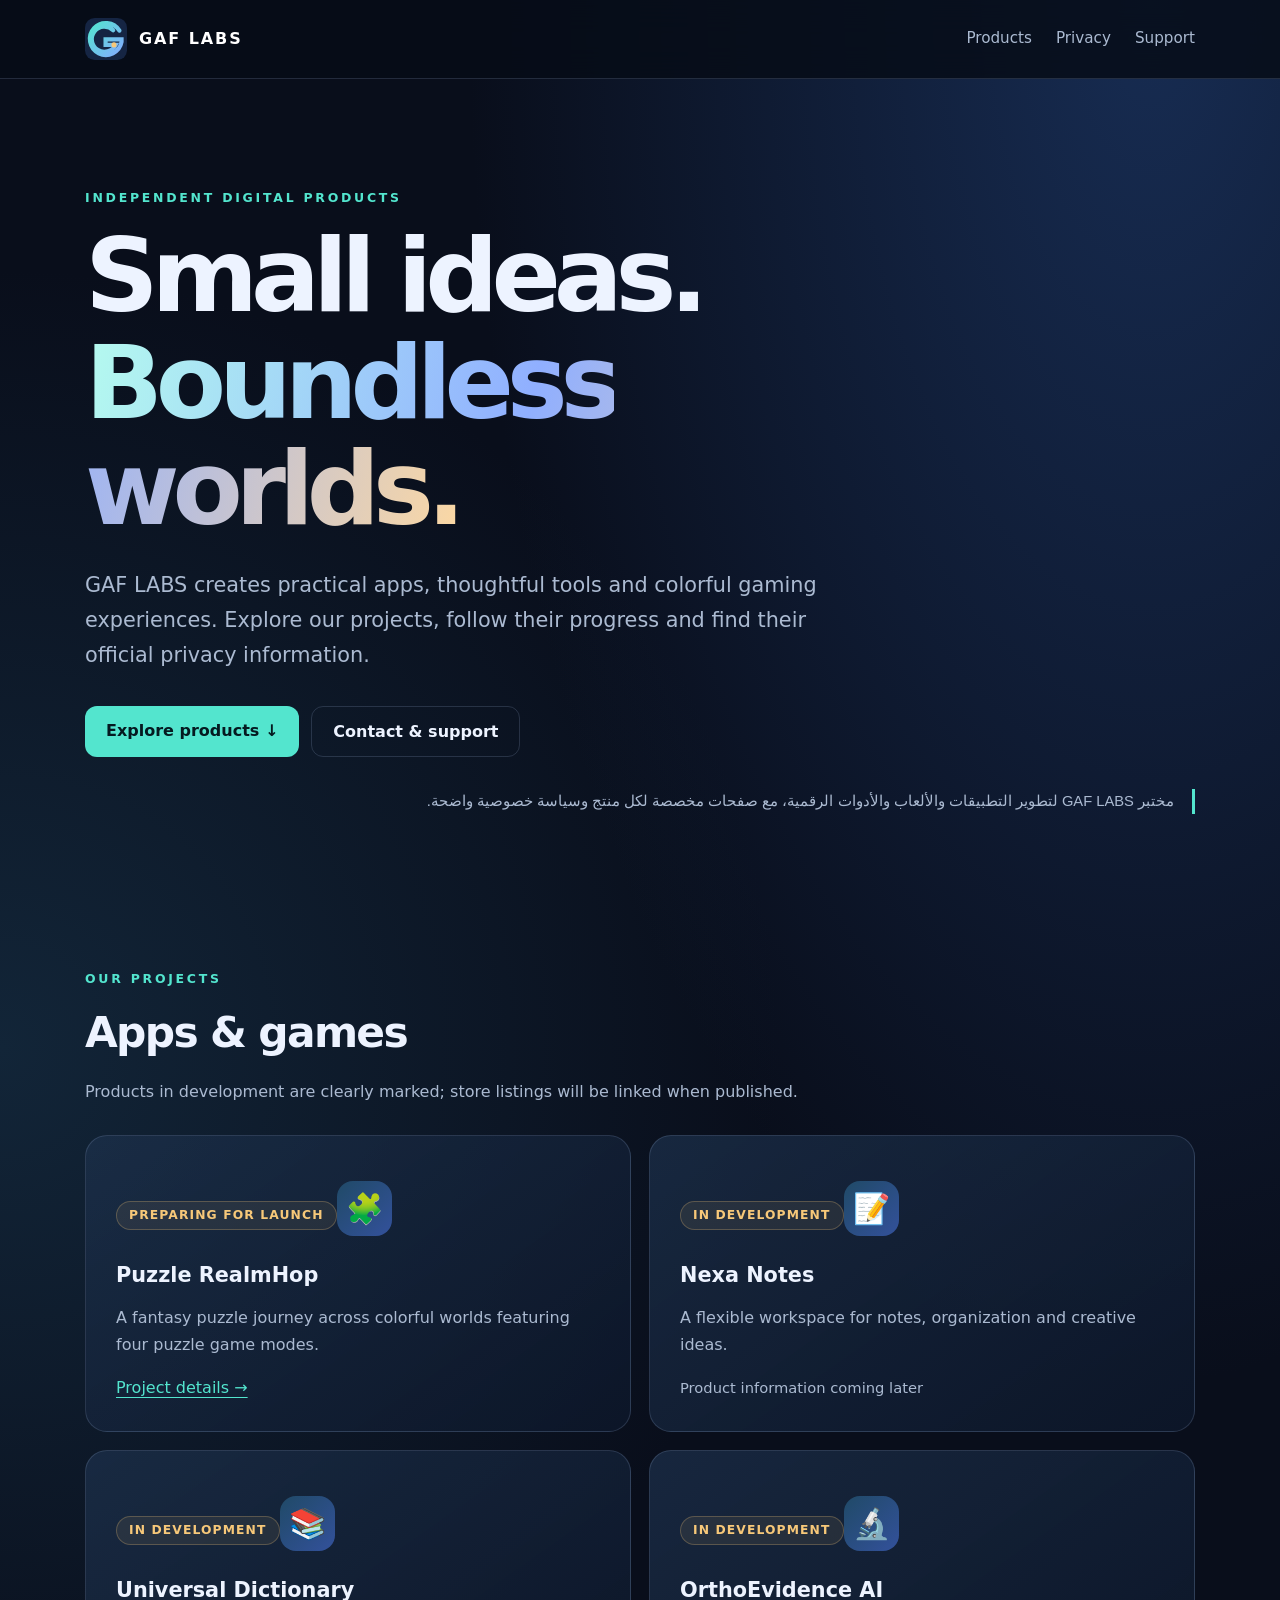
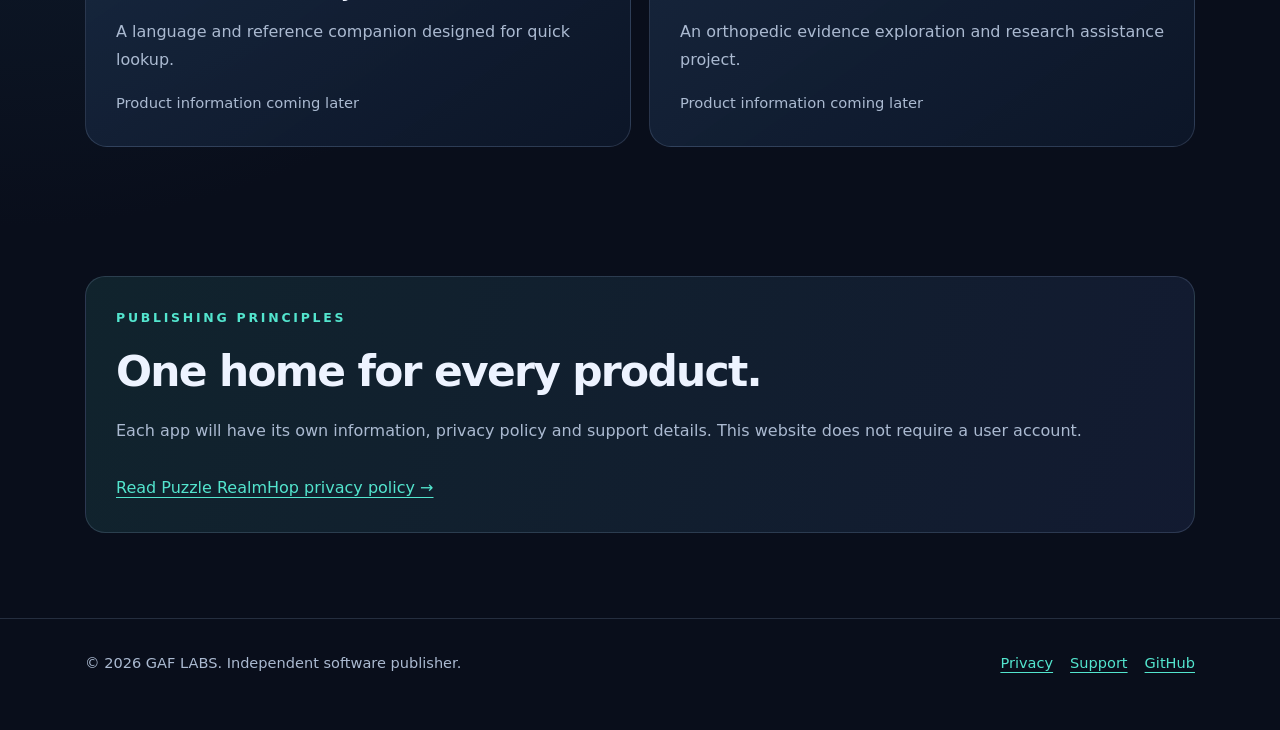
==== index.html @ 57052988 "Initial GAF LABS website setup" ====
<!doctype html><html lang="en"><head><meta charset="utf-8"><meta name="viewport" content="width=device-width,initial-scale=1"><meta name="description" content="GAF LABS — independent apps, games and software projects. Official app information, support and privacy policies."><meta name="theme-color" content="#090e1b"><title>GAF LABS — Apps, Games & Software</title><link rel="icon" type="image/svg+xml" href="assets/gaf-mark.svg"><link rel="stylesheet" href="assets/styles.css"></head><body><a class="skip" href="#main">Skip to content</a><header><nav class="wrap nav" aria-label="Main navigation"><a class="brand" href="/"><img src="assets/gaf-mark.svg" width="42" height="42" alt="">GAF LABS</a><div class="links"><a href="#products">Products</a><a href="apps/puzzle-realmhop/privacy.html">Privacy</a><a href="support/">Support</a></div></nav></header><main id="main"><div class="wrap hero"><div class="eyebrow">Independent digital products</div><h1>Small ideas.<br><span class="accent">Boundless worlds.</span></h1><p class="lead">GAF LABS creates practical apps, thoughtful tools and colorful gaming experiences. Explore our projects, follow their progress and find their official privacy information.</p><div class="actions"><a class="button" href="#products">Explore products ↓</a><a class="button outline" href="support/">Contact & support</a></div><p class="arabic note" lang="ar">مختبر GAF LABS لتطوير التطبيقات والألعاب والأدوات الرقمية، مع صفحات مخصصة لكل منتج وسياسة خصوصية واضحة.</p></div><section class="wrap" id="products"><div class="eyebrow">Our projects</div><h2>Apps & games</h2><p class="sub">Products in development are clearly marked; store listings will be linked when published.</p><div class="grid"><article class="card"><span class="chip soon">Preparing for launch</span><div class="icon-tile" aria-hidden="true">🧩</div><h3>Puzzle RealmHop</h3><p>A fantasy puzzle journey across colorful worlds featuring four puzzle game modes.</p><a href="apps/puzzle-realmhop/">Project details →</a></article><article class="card"><span class="chip soon">In development</span><div class="icon-tile" aria-hidden="true">📝</div><h3>Nexa Notes</h3><p>A flexible workspace for notes, organization and creative ideas.</p><span class="note">Product information coming later</span></article><article class="card"><span class="chip soon">In development</span><div class="icon-tile" aria-hidden="true">📚</div><h3>Universal Dictionary</h3><p>A language and reference companion designed for quick lookup.</p><span class="note">Product information coming later</span></article><article class="card"><span class="chip soon">In development</span><div class="icon-tile" aria-hidden="true">🔬</div><h3>OrthoEvidence AI</h3><p>An orthopedic evidence exploration and research assistance project.</p><span class="note">Product information coming later</span></article></div></section><section class="wrap"><div class="banner"><div class="eyebrow">Publishing principles</div><h2>One home for every product.</h2><p class="sub">Each app will have its own information, privacy policy and support details. This website does not require a user account.</p><a href="apps/puzzle-realmhop/privacy.html">Read Puzzle RealmHop privacy policy →</a></div></section></main><footer><div class="wrap footer"><span>© 2026 GAF LABS. Independent software publisher.</span><div><a href="apps/puzzle-realmhop/privacy.html">Privacy</a><a href="support/">Support</a><a href="https://github.com/drgaafaralkhatib-prog">GitHub</a></div></div></footer></body></html>
---- assets/styles.css ----
:root{--bg:#090e1b;--ink:#edf3ff;--muted:#abbad1;--line:rgba(177,199,243,.17);--panel:#101a2c;--aqua:#53e5ce;--blue:#83acff;--gold:#f7c879}*{box-sizing:border-box}html{scroll-behavior:smooth}body{margin:0;font:16px/1.7 system-ui,-apple-system,BlinkMacSystemFont,"Segoe UI",sans-serif;color:var(--ink);background:radial-gradient(ellipse at 90% 0%,#172c52 0%,transparent 42%),radial-gradient(ellipse at 0% 45%,#122538 0%,transparent 43%),var(--bg)}a{color:var(--aqua);text-underline-offset:4px}a:hover{color:white}.wrap{width:min(1110px,calc(100% - 40px));margin:auto}.skip{position:absolute;left:-1000px;top:8px;background:#fff;color:#000;padding:12px}.skip:focus{left:8px;z-index:99}header{border-bottom:1px solid var(--line);background:rgba(7,12,23,.84);backdrop-filter:blur(16px);position:sticky;top:0;z-index:10}.nav{display:flex;align-items:center;justify-content:space-between;gap:20px;min-height:78px}.brand{display:flex;align-items:center;gap:12px;text-decoration:none;color:#fff;font-weight:900;letter-spacing:.12em}.brand svg{height:41px;width:41px}.links{display:flex;gap:24px;align-items:center;flex-wrap:wrap}.links a{text-decoration:none;color:var(--muted);font-size:.95rem}.links a:hover,.links a[aria-current=page]{color:var(--aqua)}.hero{padding:108px 0 95px;position:relative}.eyebrow{text-transform:uppercase;color:var(--aqua);font-size:.78rem;letter-spacing:.22em;font-weight:800}.hero h1{font-size:clamp(3.2rem,8vw,6.8rem);line-height:1.04;letter-spacing:-.07em;margin:15px 0 25px;max-width:900px}.accent{background:linear-gradient(105deg,#b5fbef,#90afff,#fcd8a3);background-clip:text;color:transparent}.lead{font-size:clamp(1.07rem,2vw,1.3rem);color:var(--muted);max-width:760px}.actions{display:flex;flex-wrap:wrap;gap:12px;margin:32px 0}.button{display:inline-block;padding:11px 21px;border-radius:12px;text-decoration:none;font-weight:750;background:var(--aqua);color:#051a20}.button:hover{background:white;color:#051a20}.button.outline{color:var(--ink);background:transparent;border:1px solid var(--line)}.button.outline:hover{border-color:var(--aqua)}section{padding:44px 0 85px}h2{font-size:clamp(1.8rem,4vw,2.65rem);letter-spacing:-.04em;margin:8px 0 9px}h3{font-size:1.3rem;margin:10px 0}.sub{color:var(--muted);margin:0 0 30px}.grid{display:grid;grid-template-columns:repeat(2,minmax(0,1fr));gap:18px}.card{background:linear-gradient(145deg,rgba(29,49,76,.72),rgba(13,23,42,.85));border:1px solid var(--line);border-radius:22px;padding:30px;min-height:225px}.card p{color:var(--muted);margin-top:9px}.chip{display:inline-block;font-size:.77rem;font-weight:800;text-transform:uppercase;letter-spacing:.09em;background:rgba(83,229,206,.1);color:var(--aqua);border:1px solid rgba(83,229,206,.2);border-radius:99px;padding:3px 12px}.chip.soon{background:rgba(247,200,121,.08);color:var(--gold);border-color:rgba(247,200,121,.25)}.icon-tile{display:inline-grid;place-items:center;width:55px;height:55px;border-radius:16px;margin:15px 0 12px;font-size:30px;background:linear-gradient(135deg,#204a67,#33519b)}.note{color:var(--muted);font-size:.92rem}.arabic{font-family:Tahoma,"Segoe UI",sans-serif;direction:rtl;text-align:right}.arabic.note{border-inline-start:3px solid var(--aqua);padding-inline-start:18px;margin-top:26px}.banner{background:linear-gradient(110deg,rgba(83,229,206,.1),rgba(101,141,242,.1));padding:30px;border:1px solid var(--line);border-radius:20px}.page-head{padding:75px 0 40px}.page-head h1{font-size:clamp(2.4rem,6vw,4.5rem);line-height:1.12;letter-spacing:-.05em;margin:10px 0}.prose{max-width:850px}.prose h2{font-size:1.65rem;margin-top:36px}.prose p,.prose li{color:#d2dcef}.prose ul{padding-left:24px}.prose .arabic ul{padding-left:0;padding-right:24px}.prose hr{border:none;border-top:1px solid var(--line);margin:50px 0}.metadata{color:var(--muted);font-size:.9rem}.callout{border:1px solid rgba(247,200,121,.35);padding:15px 20px;border-radius:12px;background:rgba(247,200,121,.055)}footer{border-top:1px solid var(--line);padding:32px 0 55px;color:var(--muted);font-size:.91rem}.footer{display:flex;justify-content:space-between;align-items:center;gap:20px;flex-wrap:wrap}.footer div{display:flex;gap:17px;flex-wrap:wrap}@media(max-width:720px){.nav{align-items:flex-start;flex-direction:column;padding:17px 0}.links{gap:16px}.hero{padding:69px 0 65px}.grid{grid-template-columns:1fr}.card{min-height:0}section{padding:25px 0 65px}}
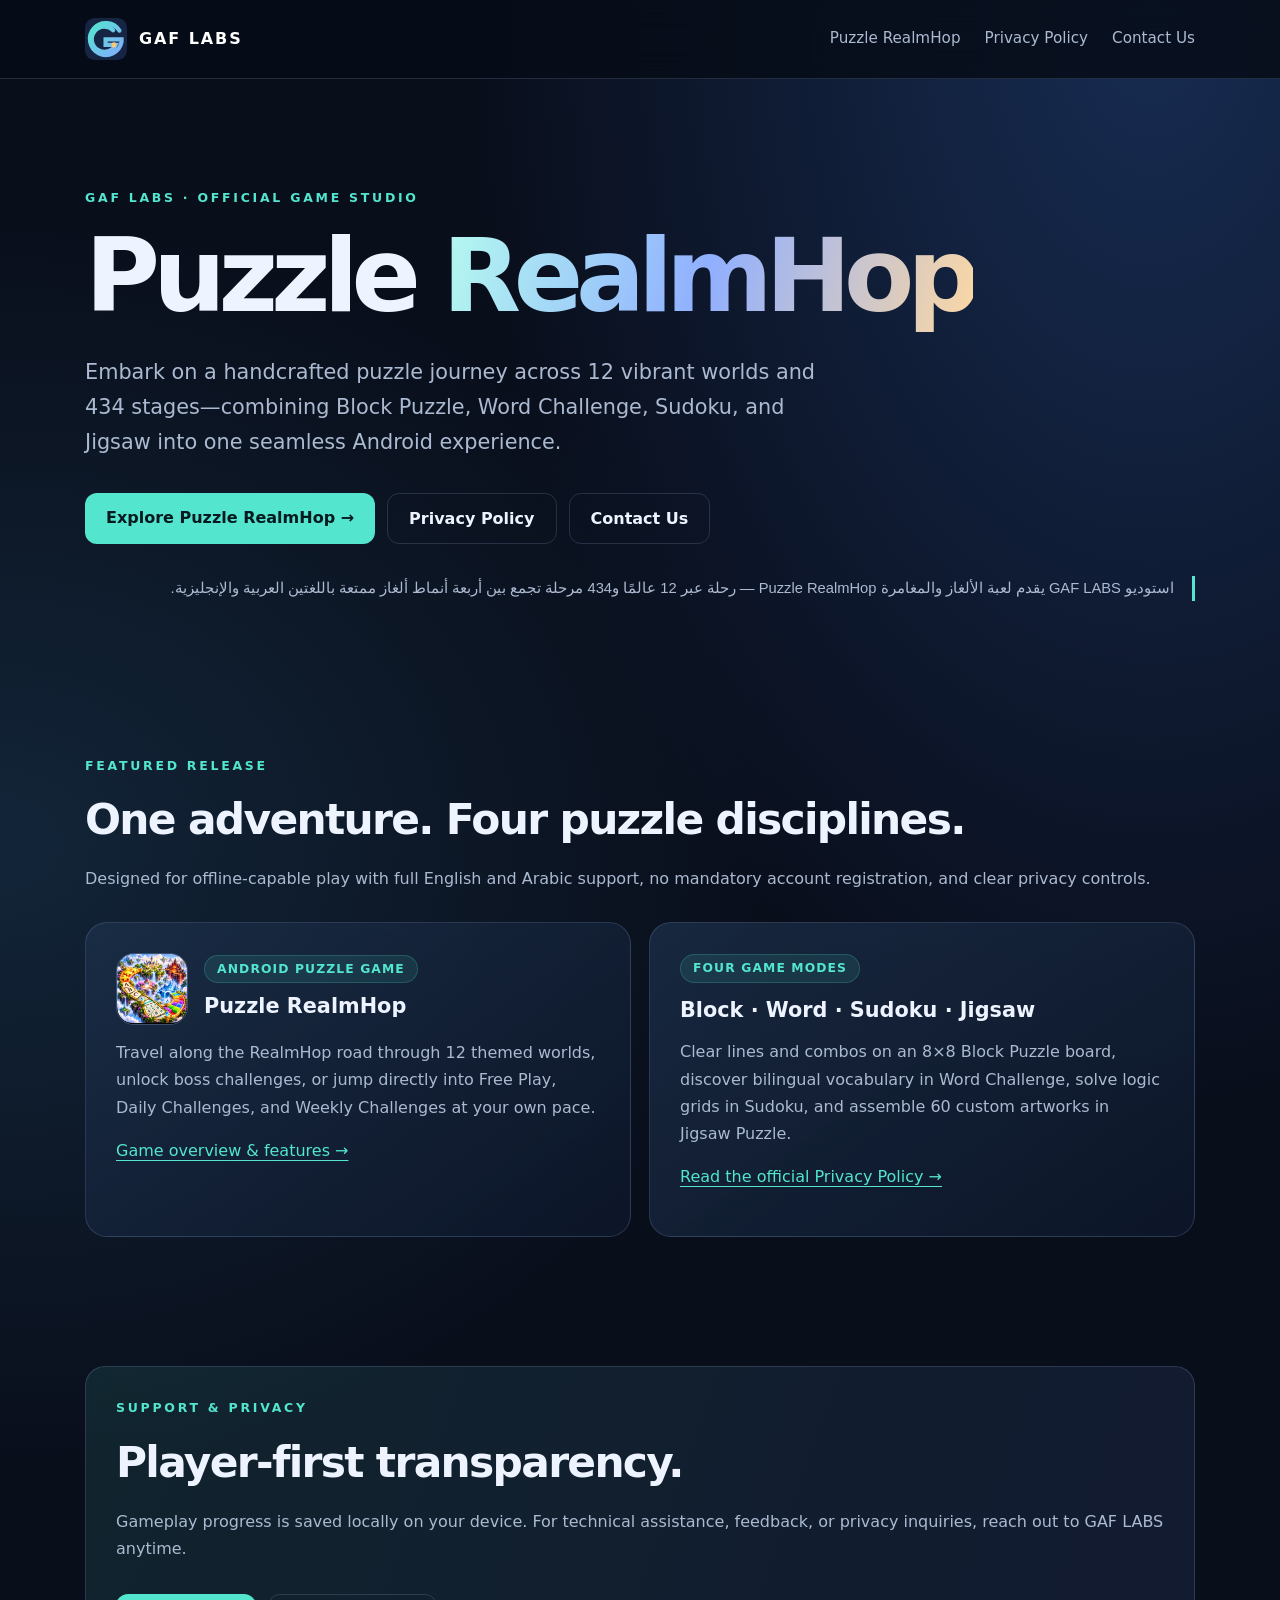
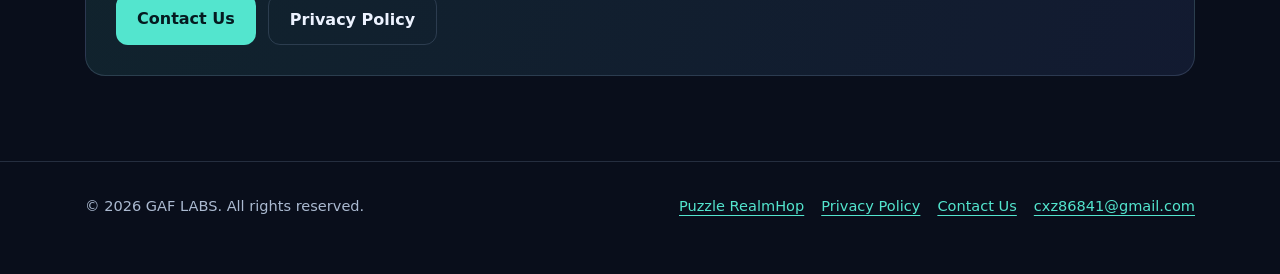
==== commit d70bb41e: "Update GAF LABS public support email, clean portfolio, and add canonical links to gaf-labs.github.io" ====
--- a/index.html
+++ b/index.html
@@ -1 +1,111 @@
-<!doctype html><html lang="en"><head><meta charset="utf-8"><meta name="viewport" content="width=device-width,initial-scale=1"><meta name="description" content="GAF LABS — independent apps, games and software projects. Official app information, support and privacy policies."><meta name="theme-color" content="#090e1b"><title>GAF LABS — Apps, Games & Software</title><link rel="icon" type="image/svg+xml" href="assets/gaf-mark.svg"><link rel="stylesheet" href="assets/styles.css"></head><body><a class="skip" href="#main">Skip to content</a><header><nav class="wrap nav" aria-label="Main navigation"><a class="brand" href="/"><img src="assets/gaf-mark.svg" width="42" height="42" alt="">GAF LABS</a><div class="links"><a href="#products">Products</a><a href="apps/puzzle-realmhop/privacy.html">Privacy</a><a href="support/">Support</a></div></nav></header><main id="main"><div class="wrap hero"><div class="eyebrow">Independent digital products</div><h1>Small ideas.<br><span class="accent">Boundless worlds.</span></h1><p class="lead">GAF LABS creates practical apps, thoughtful tools and colorful gaming experiences. Explore our projects, follow their progress and find their official privacy information.</p><div class="actions"><a class="button" href="#products">Explore products ↓</a><a class="button outline" href="support/">Contact & support</a></div><p class="arabic note" lang="ar">مختبر GAF LABS لتطوير التطبيقات والألعاب والأدوات الرقمية، مع صفحات مخصصة لكل منتج وسياسة خصوصية واضحة.</p></div><section class="wrap" id="products"><div class="eyebrow">Our projects</div><h2>Apps & games</h2><p class="sub">Products in development are clearly marked; store listings will be linked when published.</p><div class="grid"><article class="card"><span class="chip soon">Preparing for launch</span><div class="icon-tile" aria-hidden="true">🧩</div><h3>Puzzle RealmHop</h3><p>A fantasy puzzle journey across colorful worlds featuring four puzzle game modes.</p><a href="apps/puzzle-realmhop/">Project details →</a></article><article class="card"><span class="chip soon">In development</span><div class="icon-tile" aria-hidden="true">📝</div><h3>Nexa Notes</h3><p>A flexible workspace for notes, organization and creative ideas.</p><span class="note">Product information coming later</span></article><article class="card"><span class="chip soon">In development</span><div class="icon-tile" aria-hidden="true">📚</div><h3>Universal Dictionary</h3><p>A language and reference companion designed for quick lookup.</p><span class="note">Product information coming later</span></article><article class="card"><span class="chip soon">In development</span><div class="icon-tile" aria-hidden="true">🔬</div><h3>OrthoEvidence AI</h3><p>An orthopedic evidence exploration and research assistance project.</p><span class="note">Product information coming later</span></article></div></section><section class="wrap"><div class="banner"><div class="eyebrow">Publishing principles</div><h2>One home for every product.</h2><p class="sub">Each app will have its own information, privacy policy and support details. This website does not require a user account.</p><a href="apps/puzzle-realmhop/privacy.html">Read Puzzle RealmHop privacy policy →</a></div></section></main><footer><div class="wrap footer"><span>© 2026 GAF LABS. Independent software publisher.</span><div><a href="apps/puzzle-realmhop/privacy.html">Privacy</a><a href="support/">Support</a><a href="https://github.com/drgaafaralkhatib-prog">GitHub</a></div></div></footer></body></html>
+<!doctype html>
+<html lang="en">
+<head>
+  <meta charset="utf-8">
+  <meta name="viewport" content="width=device-width,initial-scale=1">
+  <meta name="description" content="GAF LABS — Official home of Puzzle RealmHop, an Android puzzle adventure across 12 worlds and four classic puzzle modes.">
+  <meta name="theme-color" content="#090e1b">
+  <title>GAF LABS — Puzzle RealmHop</title>
+  <link rel="icon" type="image/svg+xml" href="assets/gaf-mark.svg">
+  <link rel="stylesheet" href="assets/styles.css">
+  <link rel="canonical" href="https://gaf-labs.github.io/">
+</head>
+<body>
+  <a class="skip" href="#main">Skip to content</a>
+
+  <header>
+    <nav class="wrap nav" aria-label="Main navigation">
+      <a class="brand" href="./">
+        <img src="assets/gaf-mark.svg" width="42" height="42" alt="GAF LABS logo">
+        GAF LABS
+      </a>
+      <div class="links">
+        <a href="apps/puzzle-realmhop/">Puzzle RealmHop</a>
+        <a href="apps/puzzle-realmhop/privacy.html">Privacy Policy</a>
+        <a href="support/">Contact Us</a>
+      </div>
+    </nav>
+  </header>
+
+  <main id="main">
+    <div class="wrap hero">
+      <div class="eyebrow">GAF LABS · Official Game Studio</div>
+      <h1>Puzzle <span class="accent">RealmHop</span></h1>
+      <p class="lead">
+        Embark on a handcrafted puzzle journey across 12 vibrant worlds and 434 stages—combining Block Puzzle, Word Challenge, Sudoku, and Jigsaw into one seamless Android experience.
+      </p>
+      <div class="actions">
+        <a class="button" href="apps/puzzle-realmhop/">Explore Puzzle RealmHop →</a>
+        <a class="button outline" href="apps/puzzle-realmhop/privacy.html">Privacy Policy</a>
+        <a class="button outline" href="support/">Contact Us</a>
+      </div>
+      <p class="arabic note" lang="ar" dir="rtl">
+        استوديو GAF LABS يقدم لعبة الألغاز والمغامرة Puzzle RealmHop — رحلة عبر 12 عالمًا و434 مرحلة تجمع بين أربعة أنماط ألغاز ممتعة باللغتين العربية والإنجليزية.
+      </p>
+    </div>
+
+    <section class="wrap" id="featured">
+      <div class="eyebrow">Featured Release</div>
+      <h2>One adventure. Four puzzle disciplines.</h2>
+      <p class="sub">
+        Designed for offline-capable play with full English and Arabic support, no mandatory account registration, and clear privacy controls.
+      </p>
+
+      <div class="grid">
+        <article class="card">
+          <div style="display:flex;align-items:center;gap:16px;margin-bottom:14px;">
+            <img src="assets/puzzle-realmhop-icon.png" width="72" height="72" alt="Puzzle RealmHop app icon" style="border-radius:18px;border:1px solid rgba(177,199,243,.25);">
+            <div>
+              <span class="chip">Android Puzzle Game</span>
+              <h3 style="margin:6px 0 0;">Puzzle RealmHop</h3>
+            </div>
+          </div>
+          <p>
+            Travel along the RealmHop road through 12 themed worlds, unlock boss challenges, or jump directly into Free Play, Daily Challenges, and Weekly Challenges at your own pace.
+          </p>
+          <p>
+            <a href="apps/puzzle-realmhop/">Game overview &amp; features →</a>
+          </p>
+        </article>
+
+        <article class="card">
+          <span class="chip">Four Game Modes</span>
+          <h3>Block · Word · Sudoku · Jigsaw</h3>
+          <p>
+            Clear lines and combos on an 8×8 Block Puzzle board, discover bilingual vocabulary in Word Challenge, solve logic grids in Sudoku, and assemble 60 custom artworks in Jigsaw Puzzle.
+          </p>
+          <p>
+            <a href="apps/puzzle-realmhop/privacy.html">Read the official Privacy Policy →</a>
+          </p>
+        </article>
+      </div>
+    </section>
+
+    <section class="wrap">
+      <div class="banner">
+        <div class="eyebrow">Support &amp; Privacy</div>
+        <h2>Player-first transparency.</h2>
+        <p class="sub">
+          Gameplay progress is saved locally on your device. For technical assistance, feedback, or privacy inquiries, reach out to GAF LABS anytime.
+        </p>
+        <div class="actions" style="margin-bottom:0;">
+          <a class="button" href="support/">Contact Us</a>
+          <a class="button outline" href="apps/puzzle-realmhop/privacy.html">Privacy Policy</a>
+        </div>
+      </div>
+    </section>
+  </main>
+
+  <footer>
+    <div class="wrap footer">
+      <span>© 2026 GAF LABS. All rights reserved.</span>
+      <div>
+        <a href="apps/puzzle-realmhop/">Puzzle RealmHop</a>
+        <a href="apps/puzzle-realmhop/privacy.html">Privacy Policy</a>
+        <a href="support/">Contact Us</a>
+        <a href="mailto:cxz86841@gmail.com">cxz86841@gmail.com</a>
+      </div>
+    </div>
+  </footer>
+</body>
+</html>
